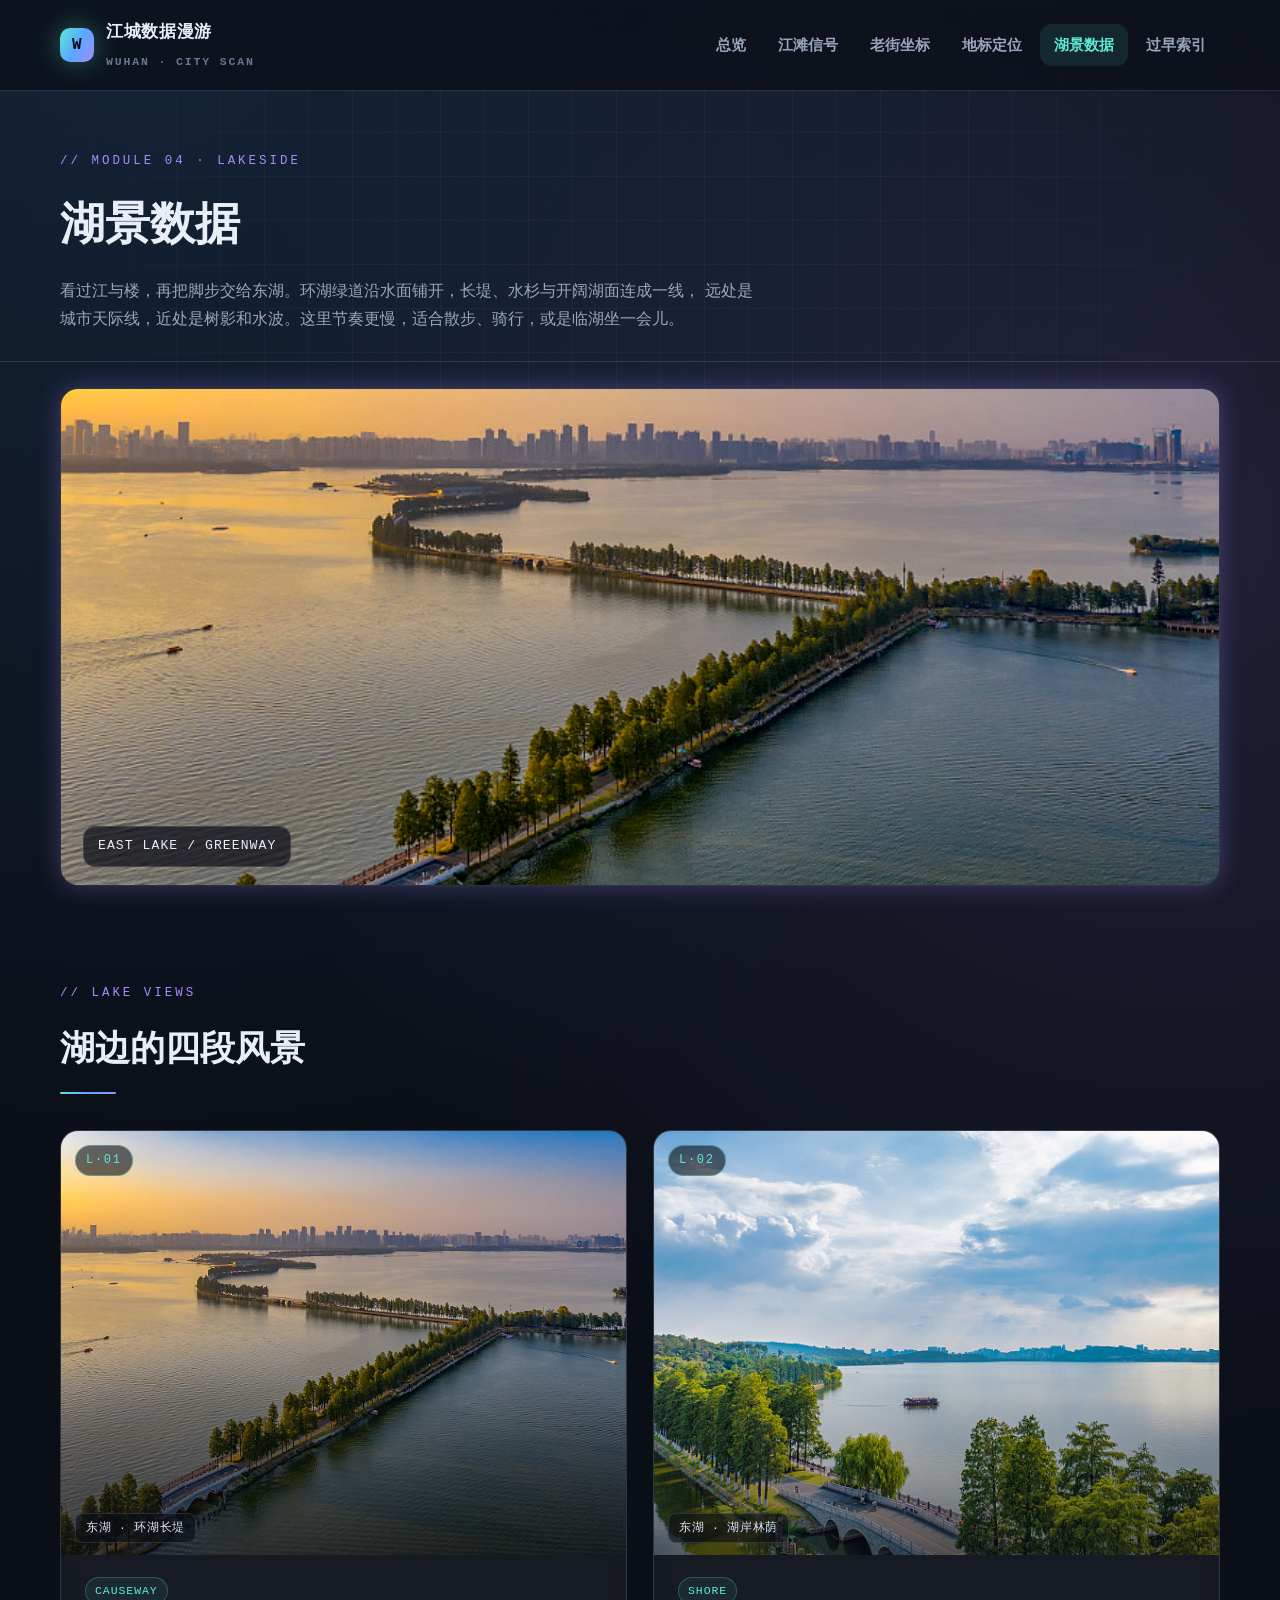
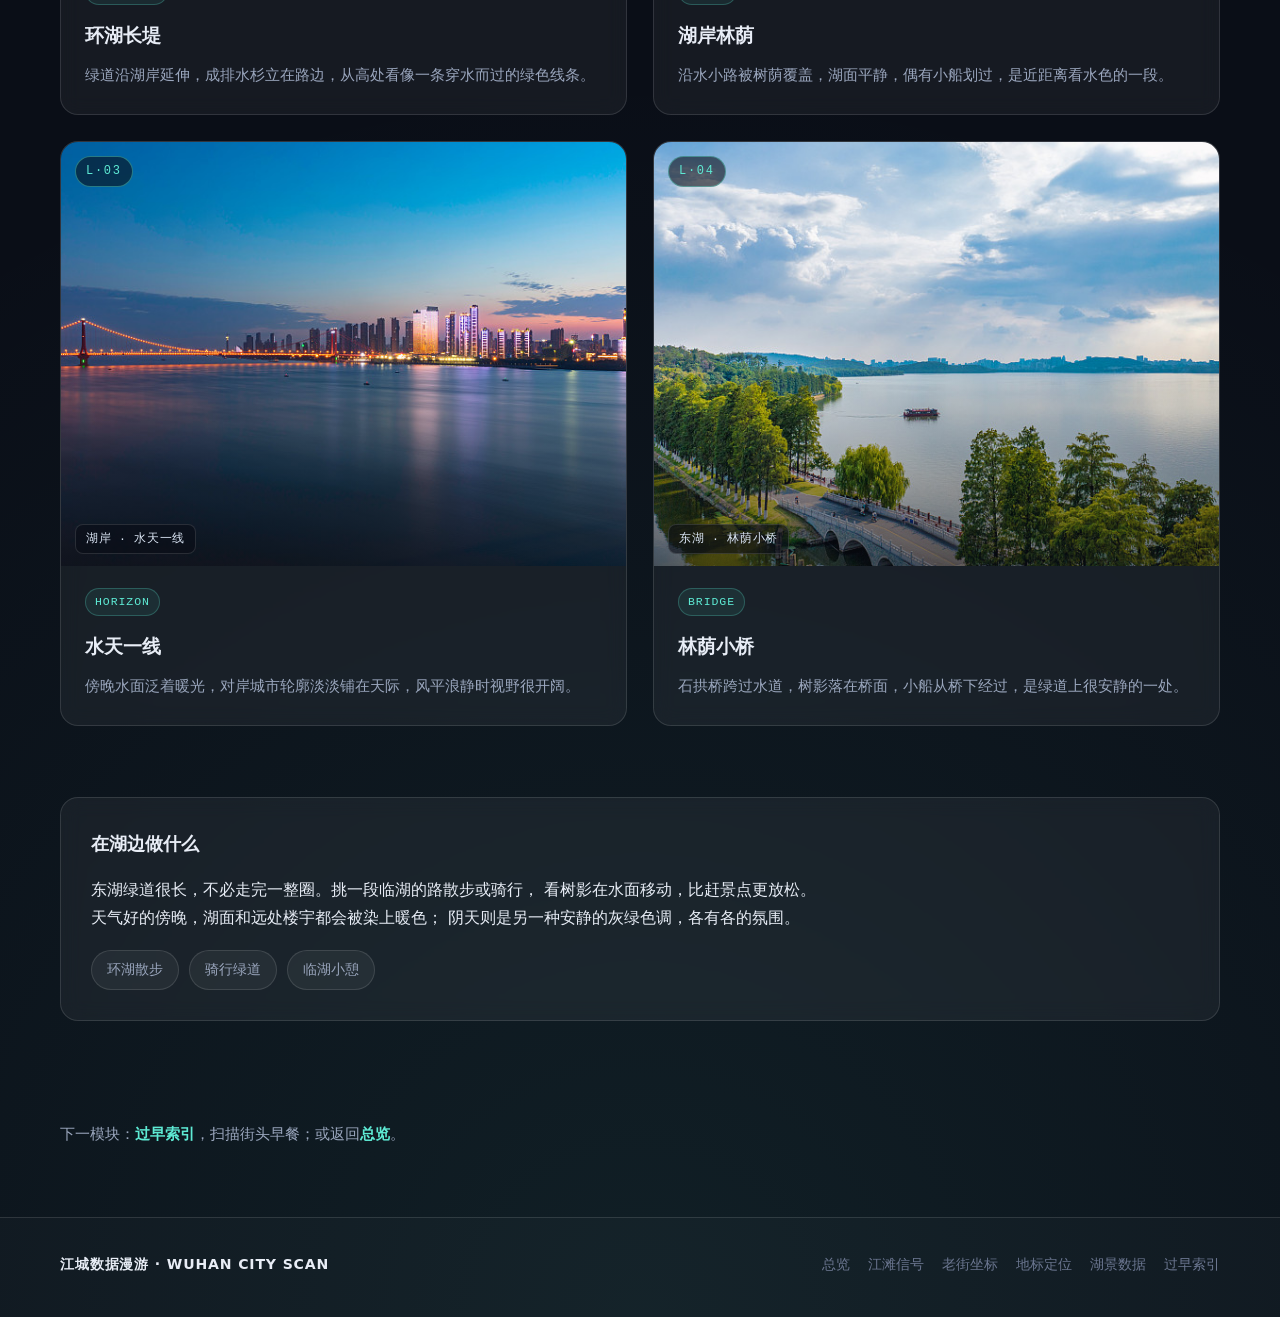
==== lakeside.html @ 3105f60a "首次上传武汉城市影像站" ====
<!DOCTYPE html>
<html lang="zh-CN">
<head>
  <meta charset="UTF-8">
  <meta name="viewport" content="width=device-width, initial-scale=1">
  <title>湖景数据 · 江城数据漫游</title>
  <meta name="description" content="武汉东湖绿道、湖岸林荫与湖面风光影像模块">
  <link rel="icon" type="image/svg+xml" href="assets/favicon.svg">
  <link rel="stylesheet" href="css/style.css">
</head>
<body>

  <header class="site-header">
    <div class="container nav-bar">
      <a class="brand" href="index.html">
        <span class="brand-mark">W</span>
        <span><span class="brand-name">江城数据漫游</span><br><span class="brand-sub">WUHAN · CITY SCAN</span></span>
      </a>
      <nav>
        <ul class="nav-links">
          <li><a href="index.html">总览</a></li>
          <li><a href="riverside.html">江滩信号</a></li>
          <li><a href="streets.html">老街坐标</a></li>
          <li><a href="landmarks.html">地标定位</a></li>
          <li><a href="lakeside.html" class="active">湖景数据</a></li>
          <li><a href="food.html">过早索引</a></li>
        </ul>
      </nav>
    </div>
  </header>

  <section class="page-head">
    <div class="container">
      <div class="eyebrow">// MODULE 04 · LAKESIDE</div>
      <h1>湖景数据</h1>
      <p>
        看过江与楼，再把脚步交给东湖。环湖绿道沿水面铺开，长堤、水杉与开阔湖面连成一线，
        远处是城市天际线，近处是树影和水波。这里节奏更慢，适合散步、骑行，或是临湖坐一会儿。
      </p>
    </div>
  </section>

  <div class="container">
    <div class="banner-photo reveal">
      <img src="assets/eastlake-aerial.jpg" alt="东湖绿道长堤与湖面航拍">
      <span class="banner-note">EAST LAKE / GREENWAY</span>
    </div>
  </div>

  <section class="section">
    <div class="container">
      <div class="section-head reveal">
        <div class="eyebrow">// LAKE VIEWS</div>
        <h2>湖边的四段风景</h2>
      </div>
      <div class="grid-four">
        <article class="glass-card reveal" style="--d:0.05s">
          <div class="frame">
            <span class="frame-index">L·01</span>
            <img src="assets/eastlake-aerial.jpg" alt="航拍东湖长堤与水面">
            <span class="frame-cap">东湖 · 环湖长堤</span>
          </div>
          <div class="body">
            <div class="body-meta"><span class="chip">CAUSEWAY</span></div>
            <h3>环湖长堤</h3>
            <p>绿道沿湖岸延伸，成排水杉立在路边，从高处看像一条穿水而过的绿色线条。</p>
          </div>
        </article>
        <article class="glass-card reveal" style="--d:0.12s">
          <div class="frame">
            <span class="frame-index">L·02</span>
            <img src="assets/eastlake-lake.jpg" alt="东湖湖岸林荫道与小桥">
            <span class="frame-cap">东湖 · 湖岸林荫</span>
          </div>
          <div class="body">
            <div class="body-meta"><span class="chip">SHORE</span></div>
            <h3>湖岸林荫</h3>
            <p>沿水小路被树荫覆盖，湖面平静，偶有小船划过，是近距离看水色的一段。</p>
          </div>
        </article>
        <article class="glass-card reveal" style="--d:0.19s">
          <div class="frame">
            <span class="frame-index">L·03</span>
            <img src="assets/yangtze-dusk.jpg" alt="开阔水面与远处城市轮廓">
            <span class="frame-cap">湖岸 · 水天一线</span>
          </div>
          <div class="body">
            <div class="body-meta"><span class="chip">HORIZON</span></div>
            <h3>水天一线</h3>
            <p>傍晚水面泛着暖光，对岸城市轮廓淡淡铺在天际，风平浪静时视野很开阔。</p>
          </div>
        </article>
        <article class="glass-card reveal" style="--d:0.26s">
          <div class="frame">
            <span class="frame-index">L·04</span>
            <img src="assets/eastlake-lake.jpg" alt="东湖林荫小桥与游船">
            <span class="frame-cap">东湖 · 林荫小桥</span>
          </div>
          <div class="body">
            <div class="body-meta"><span class="chip">BRIDGE</span></div>
            <h3>林荫小桥</h3>
            <p>石拱桥跨过水道，树影落在桥面，小船从桥下经过，是绿道上很安静的一处。</p>
          </div>
        </article>
      </div>
    </div>
  </section>

  <section class="section" style="padding-top:0;">
    <div class="container info-panel reveal">
      <h3>在湖边做什么</h3>
      <p>东湖绿道很长，不必走完一整圈。挑一段临湖的路散步或骑行，
        看树影在水面移动，比赶景点更放松。</p>
      <p>天气好的傍晚，湖面和远处楼宇都会被染上暖色；
        阴天则是另一种安静的灰绿色调，各有各的氛围。</p>
      <div class="tag-row">
        <span class="tag-pill">环湖散步</span>
        <span class="tag-pill">骑行绿道</span>
        <span class="tag-pill">临湖小憩</span>
      </div>
    </div>
  </section>

  <div class="container next-link">
    下一模块：<a href="food.html">过早索引</a>，扫描街头早餐；或返回<a href="index.html">总览</a>。
  </div>

  <footer class="site-footer">
    <div class="container footer-inner">
      <span class="footer-brand">江城数据漫游 · WUHAN CITY SCAN</span>
      <nav class="footer-links">
        <a href="index.html">总览</a>
        <a href="riverside.html">江滩信号</a>
        <a href="streets.html">老街坐标</a>
        <a href="landmarks.html">地标定位</a>
        <a href="lakeside.html">湖景数据</a>
        <a href="food.html">过早索引</a>
      </nav>
    </div>
  </footer>


  <script>
    (function () {
      var els = document.querySelectorAll(".reveal");
      if (!("IntersectionObserver" in window)) {
        els.forEach(function (el) { el.classList.add("in-view"); });
        return;
      }
      var io = new IntersectionObserver(function (entries) {
        entries.forEach(function (entry) {
          if (entry.isIntersecting) {
            var delay = entry.target.style.getPropertyValue("--d") || "0s";
            entry.target.style.transitionDelay = delay;
            entry.target.classList.add("in-view");
            io.unobserve(entry.target);
          }
        });
      }, { threshold: 0.12, rootMargin: "0px 0px -40px 0px" });
      els.forEach(function (el) { io.observe(el); });
    })();
  </script>

</body>
</html>
---- css/style.css ----
/* ============================================================
   江城数据漫游 · 武汉城市影像站
   风格：深色科技 / 玻璃拟态 / 霓虹青紫辉光 / 网格背景
   所有页面通过相对路径引用本文件
   ============================================================ */

:root {
  --bg: #0a0e17;
  --bg-2: #101624;
  --panel: rgba(255, 255, 255, 0.05);
  --panel-strong: rgba(255, 255, 255, 0.09);
  --line: rgba(255, 255, 255, 0.12);
  --line-bright: rgba(94, 234, 212, 0.4);

  --text: #e8edf6;
  --text-soft: #9aa6bd;
  --text-dim: #6b7690;

  --cyan: #5eead4;
  --blue: #57a8ff;
  --violet: #a78bfa;
  --magenta: #f472b6;

  --grad-main: linear-gradient(120deg, #5eead4, #57a8ff 50%, #a78bfa);
  --glow-cyan: 0 0 24px rgba(94, 234, 212, 0.35);
  --glow-violet: 0 0 24px rgba(167, 139, 250, 0.3);

  --radius: 18px;
  --radius-sm: 12px;

  --sans: "PingFang SC", "Microsoft YaHei", "Hiragino Sans GB", system-ui,
    -apple-system, "Segoe UI", sans-serif;
  --mono: "SFMono-Regular", "JetBrains Mono", Consolas, "Courier New", monospace;
}

* {
  box-sizing: border-box;
  margin: 0;
  padding: 0;
}

html {
  scroll-behavior: smooth;
}

body {
  font-family: var(--sans);
  color: var(--text);
  background-color: var(--bg);
  background-image:
    radial-gradient(circle at 12% 0%, rgba(87, 168, 255, 0.14), transparent 38%),
    radial-gradient(circle at 92% 18%, rgba(167, 139, 250, 0.14), transparent 36%),
    radial-gradient(circle at 50% 100%, rgba(94, 234, 212, 0.08), transparent 42%);
  min-height: 100vh;
  line-height: 1.75;
}

/* 网格背景层 */
body::before {
  content: "";
  position: fixed;
  inset: 0;
  z-index: -1;
  background-image:
    linear-gradient(rgba(255, 255, 255, 0.035) 1px, transparent 1px),
    linear-gradient(90deg, rgba(255, 255, 255, 0.035) 1px, transparent 1px);
  background-size: 44px 44px;
  mask-image: radial-gradient(circle at 50% 30%, #000 30%, transparent 80%);
}

img {
  max-width: 100%;
  display: block;
}

a {
  color: inherit;
  text-decoration: none;
}

.container {
  width: min(1160px, 92%);
  margin: 0 auto;
}

/* ---------- 顶部导航 ---------- */

.site-header {
  position: sticky;
  top: 0;
  z-index: 50;
  background: rgba(10, 14, 23, 0.72);
  backdrop-filter: blur(14px);
  border-bottom: 1px solid var(--line);
}

.nav-bar {
  display: flex;
  align-items: center;
  justify-content: space-between;
  gap: 16px;
  padding: 16px 0;
  flex-wrap: wrap;
}

.brand {
  display: flex;
  align-items: center;
  gap: 12px;
  font-weight: 800;
  letter-spacing: 0.04em;
}

.brand-mark {
  width: 34px;
  height: 34px;
  border-radius: 10px;
  background: var(--grad-main);
  display: grid;
  place-items: center;
  color: #0a0e17;
  font-family: var(--mono);
  font-weight: 800;
  box-shadow: var(--glow-cyan);
}

.brand .brand-name {
  font-size: 1.08rem;
}

.brand .brand-sub {
  font-family: var(--mono);
  font-size: 0.72rem;
  color: var(--text-dim);
  letter-spacing: 0.16em;
}

.nav-links {
  display: flex;
  flex-wrap: wrap;
  gap: 4px;
  list-style: none;
}

.nav-links a {
  display: inline-block;
  padding: 8px 14px;
  font-size: 0.92rem;
  font-weight: 600;
  color: var(--text-soft);
  border-radius: var(--radius-sm);
  transition: color 0.2s ease, background 0.2s ease;
}

.nav-links a:hover {
  color: var(--text);
  background: var(--panel);
}

.nav-links a.active {
  color: var(--cyan);
  background: rgba(94, 234, 212, 0.1);
}

/* ---------- Hero 封面 ---------- */

.hero {
  position: relative;
  min-height: 82vh;
  display: flex;
  align-items: center;
  overflow: hidden;
}

.hero-bg {
  position: absolute;
  inset: 0;
  z-index: -1;
}

.hero-bg img {
  width: 100%;
  height: 100%;
  object-fit: cover;
  filter: saturate(1.05) contrast(1.05) brightness(0.55);
}

.hero-bg::after {
  content: "";
  position: absolute;
  inset: 0;
  background:
    linear-gradient(180deg, rgba(10, 14, 23, 0.55), rgba(10, 14, 23, 0.35) 40%, var(--bg) 96%),
    linear-gradient(90deg, rgba(10, 14, 23, 0.7), transparent 60%);
}

.hero-inner {
  padding: 70px 0;
}

.hero-meta {
  display: inline-flex;
  align-items: center;
  gap: 10px;
  font-family: var(--mono);
  font-size: 0.78rem;
  letter-spacing: 0.22em;
  color: var(--cyan);
  margin-bottom: 22px;
}

.hero-meta::before {
  content: "";
  width: 28px;
  height: 1px;
  background: var(--cyan);
  box-shadow: var(--glow-cyan);
}

.hero h1 {
  font-size: clamp(2.3rem, 5.6vw, 3.8rem);
  line-height: 1.2;
  font-weight: 900;
  letter-spacing: 0.01em;
  max-width: 15em;
  margin-bottom: 20px;
}

.hero h1 .grad {
  background: var(--grad-main);
  -webkit-background-clip: text;
  background-clip: text;
  color: transparent;
}

.hero p.lead {
  font-size: 1.08rem;
  color: var(--text-soft);
  max-width: 40em;
  margin-bottom: 30px;
}

.hero-actions {
  display: flex;
  flex-wrap: wrap;
  gap: 14px;
}

.btn {
  display: inline-flex;
  align-items: center;
  gap: 8px;
  padding: 13px 26px;
  font-size: 0.95rem;
  font-weight: 700;
  border-radius: var(--radius-sm);
  transition: transform 0.2s ease, box-shadow 0.2s ease, background 0.2s ease;
}

.btn:hover {
  transform: translateY(-2px);
}

.btn-primary {
  background: var(--grad-main);
  color: #0a0e17;
  box-shadow: var(--glow-cyan);
}

.btn-ghost {
  color: var(--text);
  border: 1px solid var(--line);
  background: var(--panel);
}

/* Hero 数据条 */
.hero-stats {
  display: flex;
  flex-wrap: wrap;
  gap: 34px;
  margin-top: 44px;
  padding-top: 26px;
  border-top: 1px solid var(--line);
}

.stat .num {
  font-family: var(--mono);
  font-size: 1.7rem;
  font-weight: 800;
  color: var(--text);
}

.stat .label {
  font-size: 0.82rem;
  color: var(--text-dim);
  letter-spacing: 0.08em;
}

/* ---------- 通用区块 ---------- */

.section {
  padding: 70px 0;
}

.section-head {
  margin-bottom: 36px;
  max-width: 42em;
}

.section-head .eyebrow {
  font-family: var(--mono);
  font-size: 0.78rem;
  letter-spacing: 0.24em;
  color: var(--violet);
  margin-bottom: 12px;
}

.section-head h2 {
  font-size: clamp(1.6rem, 3.2vw, 2.2rem);
  font-weight: 800;
  margin-bottom: 12px;
}

.section-head p {
  color: var(--text-soft);
}

/* ---------- 玻璃卡片栅格 ---------- */

.card-grid {
  display: grid;
  grid-template-columns: repeat(3, 1fr);
  gap: 24px;
}

.glass-card {
  background: var(--panel);
  border: 1px solid var(--line);
  border-radius: var(--radius);
  overflow: hidden;
  backdrop-filter: blur(10px);
  transition: transform 0.25s ease, border-color 0.25s ease, box-shadow 0.25s ease;
  display: flex;
  flex-direction: column;
}

.glass-card:hover {
  transform: translateY(-6px);
  border-color: var(--line-bright);
  box-shadow: var(--glow-cyan);
}

.glass-card .frame {
  position: relative;
  aspect-ratio: 16 / 10;
  overflow: hidden;
}

.glass-card .frame img {
  width: 100%;
  height: 100%;
  object-fit: cover;
  transition: transform 0.5s ease, filter 0.5s ease;
}

.glass-card:hover .frame img {
  transform: scale(1.06);
}

.glass-card .frame::after {
  content: "";
  position: absolute;
  inset: 0;
  background: linear-gradient(180deg, transparent 55%, rgba(10, 14, 23, 0.6));
}

.frame-index {
  position: absolute;
  top: 14px;
  left: 14px;
  z-index: 1;
  font-family: var(--mono);
  font-size: 0.75rem;
  letter-spacing: 0.14em;
  color: var(--cyan);
  background: rgba(10, 14, 23, 0.6);
  border: 1px solid var(--line-bright);
  padding: 4px 10px;
  border-radius: 999px;
}

.glass-card .body {
  padding: 22px 24px 26px;
  display: flex;
  flex-direction: column;
  gap: 10px;
  flex: 1;
}

.glass-card h3 {
  font-size: 1.18rem;
  font-weight: 800;
}

.glass-card p {
  color: var(--text-soft);
  font-size: 0.94rem;
  flex: 1;
}

.card-link {
  font-family: var(--mono);
  font-weight: 700;
  font-size: 0.88rem;
  color: var(--cyan);
  letter-spacing: 0.04em;
}

/* ---------- 内页四图网格（2×2 大图） ---------- */

.grid-four {
  display: grid;
  grid-template-columns: repeat(2, 1fr);
  gap: 26px;
}

.grid-four .glass-card .frame {
  aspect-ratio: 4 / 3;
}

/* 大图横幅 */

.banner-photo {
  position: relative;
  margin: 26px 0;
  border: 1px solid var(--line);
  border-radius: var(--radius);
  overflow: hidden;
  box-shadow: var(--glow-violet);
}

.banner-photo img {
  width: 100%;
  aspect-ratio: 21 / 9;
  object-fit: cover;
  filter: saturate(1.05) contrast(1.05);
}

.banner-photo .banner-note {
  position: absolute;
  left: 22px;
  bottom: 18px;
  font-family: var(--mono);
  font-size: 0.82rem;
  letter-spacing: 0.08em;
  color: var(--text);
  background: rgba(10, 14, 23, 0.7);
  border: 1px solid var(--line);
  padding: 8px 14px;
  border-radius: var(--radius-sm);
}

/* 两栏图文 */

.split {
  display: grid;
  grid-template-columns: 1fr 1fr;
  gap: 40px;
  align-items: center;
}

.split .frame {
  border: 1px solid var(--line);
  border-radius: var(--radius);
  overflow: hidden;
  box-shadow: var(--glow-violet);
}

.split .frame img {
  width: 100%;
  aspect-ratio: 4 / 3;
  object-fit: cover;
}

.split h3 {
  font-size: 1.35rem;
  font-weight: 800;
  margin-bottom: 14px;
}

.split p {
  color: var(--text-soft);
  margin-bottom: 12px;
}

/* ---------- 条目清单 ---------- */

.data-list {
  display: grid;
  gap: 0;
  border-top: 1px solid var(--line);
}

.data-item {
  display: grid;
  grid-template-columns: 80px 1fr;
  gap: 24px;
  padding: 26px 0;
  border-bottom: 1px solid var(--line);
}

.data-item .code {
  font-family: var(--mono);
  font-size: 1.1rem;
  font-weight: 800;
  color: var(--violet);
}

.data-item h4 {
  font-size: 1.1rem;
  font-weight: 800;
  margin-bottom: 6px;
}

.data-item p {
  color: var(--text-soft);
  font-size: 0.95rem;
}

/* 信息面板 */

.info-panel {
  background: var(--panel);
  border: 1px solid var(--line);
  border-radius: var(--radius);
  padding: 30px;
  backdrop-filter: blur(10px);
}

.info-panel h3 {
  font-size: 1.15rem;
  font-weight: 800;
  margin-bottom: 16px;
}

.info-panel ul {
  list-style: none;
  display: grid;
  gap: 14px;
}

.info-panel ul li {
  padding-left: 24px;
  position: relative;
  color: var(--text-soft);
}

.info-panel ul li::before {
  content: "";
  position: absolute;
  left: 2px;
  top: 11px;
  width: 8px;
  height: 8px;
  background: var(--cyan);
  border-radius: 2px;
  transform: rotate(45deg);
  box-shadow: var(--glow-cyan);
}

.info-panel code {
  font-family: var(--mono);
  font-size: 0.88em;
  color: var(--cyan);
  background: rgba(94, 234, 212, 0.08);
  padding: 2px 6px;
  border-radius: 6px;
}

/* 标签行 */

.tag-row {
  display: flex;
  flex-wrap: wrap;
  gap: 10px;
  margin-top: 18px;
}

.tag-pill {
  padding: 7px 15px;
  border: 1px solid var(--line);
  border-radius: 999px;
  font-size: 0.85rem;
  color: var(--text-soft);
  background: var(--panel);
}

/* ---------- 内页标题 ---------- */

.page-head {
  padding: 60px 0 28px;
  border-bottom: 1px solid var(--line);
}

.page-head .eyebrow {
  font-family: var(--mono);
  font-size: 0.78rem;
  letter-spacing: 0.24em;
  color: var(--violet);
  margin-bottom: 12px;
}

.page-head h1 {
  font-size: clamp(2rem, 4vw, 2.8rem);
  font-weight: 900;
  margin-bottom: 14px;
}

.page-head p {
  color: var(--text-soft);
  max-width: 44em;
}

.page-banner {
  margin: 32px 0;
  border: 1px solid var(--line);
  border-radius: var(--radius);
  overflow: hidden;
  box-shadow: var(--glow-violet);
}

.page-banner img {
  width: 100%;
  aspect-ratio: 21 / 8;
  object-fit: cover;
}

.next-link {
  margin-top: 30px;
  font-size: 0.95rem;
  color: var(--text-soft);
}

.next-link a {
  color: var(--cyan);
  font-weight: 700;
}

/* ---------- 页脚 ---------- */

.site-footer {
  margin-top: 70px;
  padding: 34px 0 40px;
  border-top: 1px solid var(--line);
  background: rgba(255, 255, 255, 0.02);
}

.footer-inner {
  display: flex;
  flex-wrap: wrap;
  justify-content: space-between;
  gap: 18px;
  align-items: center;
  color: var(--text-dim);
  font-size: 0.88rem;
}

.footer-inner .footer-brand {
  font-weight: 800;
  color: var(--text);
  letter-spacing: 0.06em;
}

.footer-links {
  display: flex;
  flex-wrap: wrap;
  gap: 18px;
}

.footer-links a:hover {
  color: var(--cyan);
}

/* ---------- 响应式 ---------- */

@media (max-width: 900px) {
  .card-grid {
    grid-template-columns: repeat(2, 1fr);
  }
  .grid-four {
    grid-template-columns: repeat(2, 1fr);
    gap: 20px;
  }
  .split {
    grid-template-columns: 1fr;
    gap: 24px;
  }
}

@media (max-width: 600px) {
  .card-grid {
    grid-template-columns: 1fr;
  }
  .grid-four {
    grid-template-columns: 1fr;
  }
  .data-item {
    grid-template-columns: 1fr;
    gap: 8px;
  }
  .nav-bar {
    justify-content: center;
  }
  .hero {
    min-height: 66vh;
  }
  .hero-stats {
    gap: 22px;
  }
}

/* ============================================================
   补强：进场动效 / 图片标注 / 细节质感
   ============================================================ */

/* 滚动进场：初始隐藏，进入视口后由 JS 加上 .in-view */
.reveal {
  opacity: 0;
  transform: translateY(26px);
  transition: opacity 0.6s ease, transform 0.6s ease;
  will-change: opacity, transform;
}

.reveal.in-view {
  opacity: 1;
  transform: translateY(0);
}

/* 卡片交错延迟，通过内联 style="--d:0.1s" 控制 */
.card-grid .glass-card {
  transition: transform 0.25s ease, border-color 0.25s ease, box-shadow 0.25s ease,
    opacity 0.6s ease;
}

/* 图片左下角说明标签 */
.frame-cap {
  position: absolute;
  left: 14px;
  bottom: 12px;
  z-index: 1;
  font-family: var(--mono);
  font-size: 0.72rem;
  letter-spacing: 0.06em;
  color: #dbe6f5;
  background: rgba(10, 14, 23, 0.62);
  border: 1px solid var(--line);
  padding: 4px 10px;
  border-radius: 8px;
}

/* 卡片正文里的元信息行 */
.body-meta {
  display: flex;
  flex-wrap: wrap;
  gap: 8px;
  margin-bottom: 4px;
}

.body-meta .chip {
  font-family: var(--mono);
  font-size: 0.72rem;
  letter-spacing: 0.08em;
  color: var(--cyan);
  background: rgba(94, 234, 212, 0.08);
  border: 1px solid rgba(94, 234, 212, 0.25);
  padding: 3px 9px;
  border-radius: 999px;
}

/* 标题旁的细装饰线 */
.section-head h2::after {
  content: "";
  display: block;
  width: 56px;
  height: 2px;
  margin-top: 14px;
  background: var(--grad-main);
  border-radius: 2px;
}

/* 数据条目悬停反馈 */
.data-item {
  transition: background 0.2s ease, padding-left 0.2s ease;
  border-radius: var(--radius-sm);
}

.data-item:hover {
  background: var(--panel);
  padding-left: 12px;
}

/* 统计数字轻微辉光 */
.stat .num {
  text-shadow: 0 0 18px rgba(94, 234, 212, 0.35);
}

/* 焦点可见性（无障碍） */
a:focus-visible,
.btn:focus-visible {
  outline: 2px solid var(--cyan);
  outline-offset: 3px;
}

@media (prefers-reduced-motion: reduce) {
  .reveal {
    opacity: 1 !important;
    transform: none !important;
    transition: none !important;
  }
  * {
    transition: none !important;
    scroll-behavior: auto !important;
  }
}
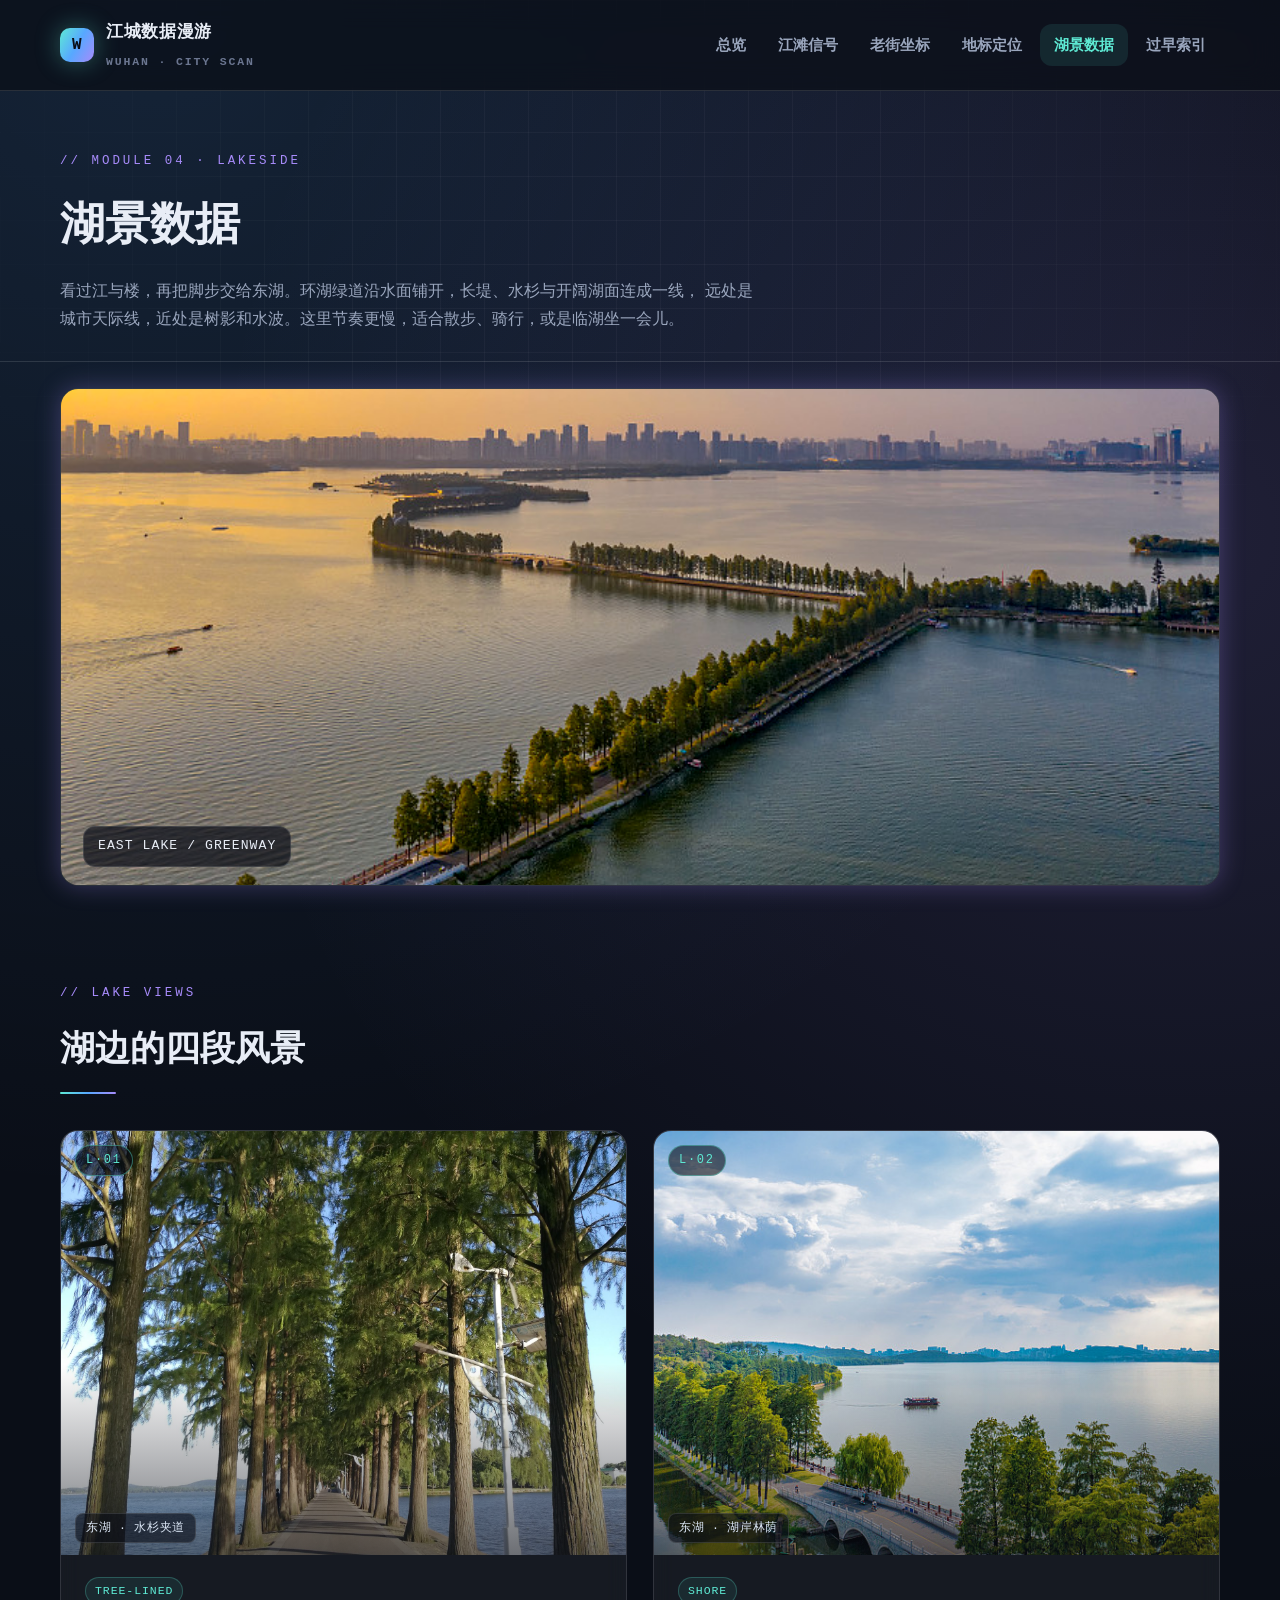
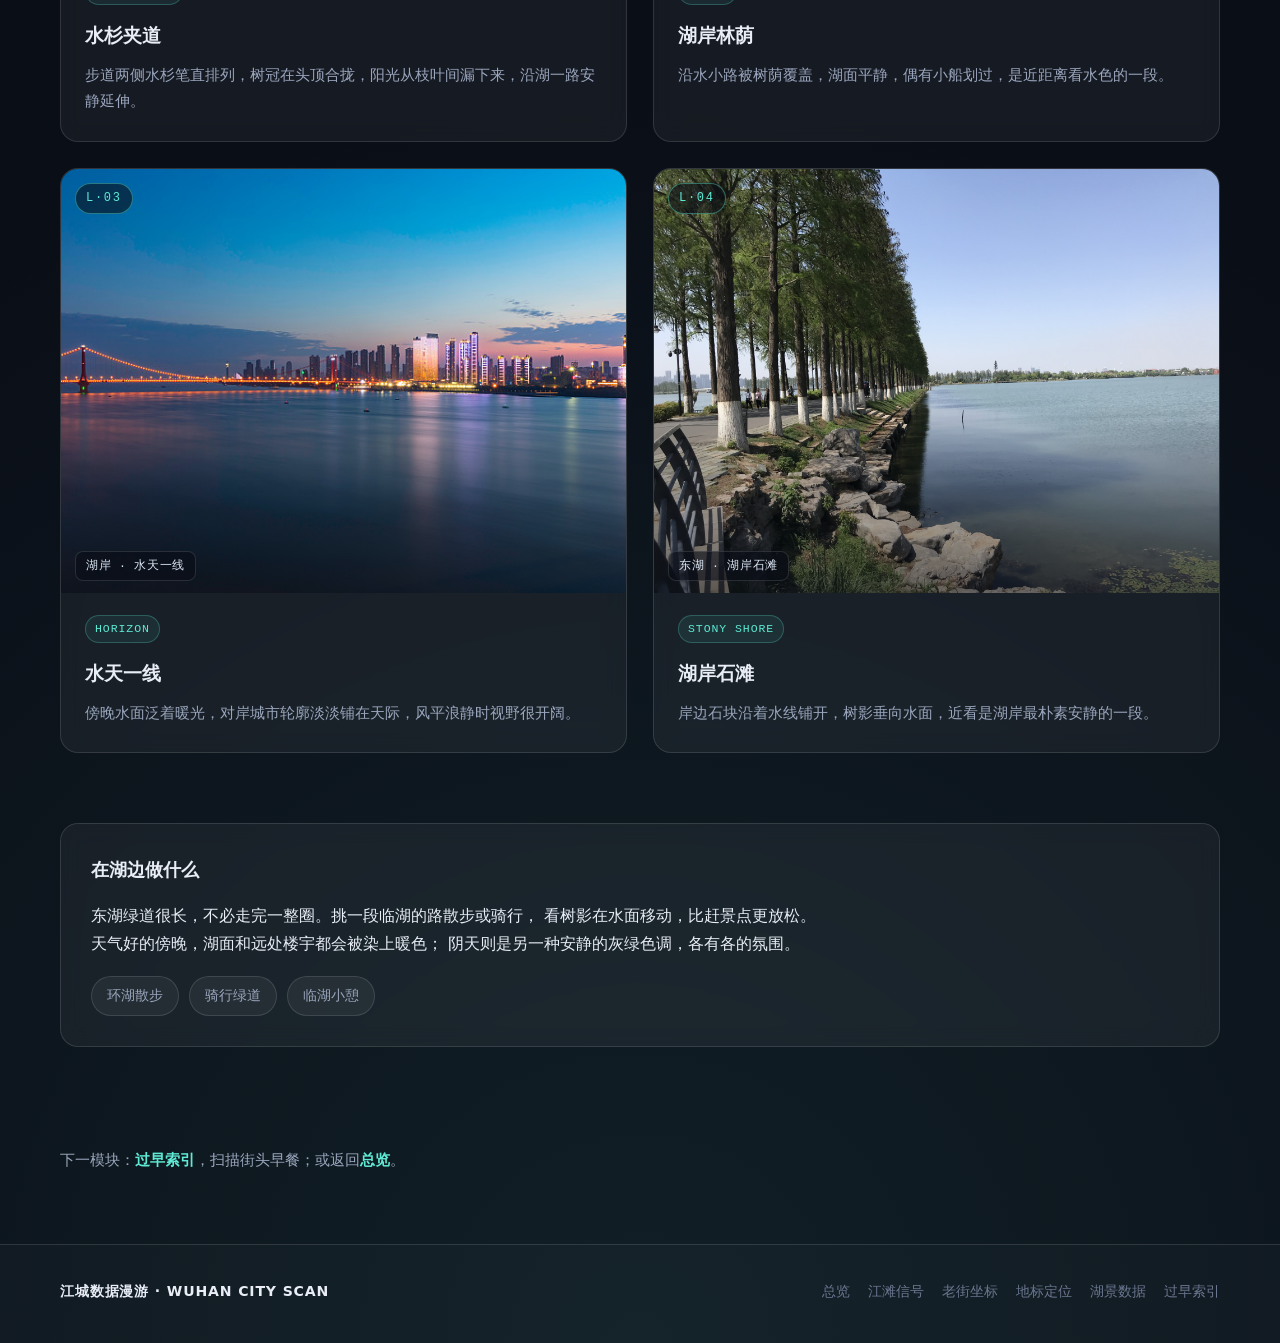
==== commit 975cd10b: "内页网格配图去重并补充新视角照片" ====
--- a/lakeside.html
+++ b/lakeside.html
@@ -57,13 +57,13 @@
         <article class="glass-card reveal" style="--d:0.05s">
           <div class="frame">
             <span class="frame-index">L·01</span>
-            <img src="assets/eastlake-aerial.jpg" alt="航拍东湖长堤与水面">
-            <span class="frame-cap">东湖 · 环湖长堤</span>
+            <img src="assets/eastlake-treeday.jpg" alt="东湖水杉夹道的林荫步道">
+            <span class="frame-cap">东湖 · 水杉夹道</span>
           </div>
           <div class="body">
-            <div class="body-meta"><span class="chip">CAUSEWAY</span></div>
-            <h3>环湖长堤</h3>
-            <p>绿道沿湖岸延伸，成排水杉立在路边，从高处看像一条穿水而过的绿色线条。</p>
+            <div class="body-meta"><span class="chip">TREE-LINED</span></div>
+            <h3>水杉夹道</h3>
+            <p>步道两侧水杉笔直排列，树冠在头顶合拢，阳光从枝叶间漏下来，沿湖一路安静延伸。</p>
           </div>
         </article>
         <article class="glass-card reveal" style="--d:0.12s">
@@ -93,13 +93,13 @@
         <article class="glass-card reveal" style="--d:0.26s">
           <div class="frame">
             <span class="frame-index">L·04</span>
-            <img src="assets/eastlake-lake.jpg" alt="东湖林荫小桥与游船">
-            <span class="frame-cap">东湖 · 林荫小桥</span>
+            <img src="assets/eastlake-shore.jpg" alt="东湖湖岸石块与林荫水线">
+            <span class="frame-cap">东湖 · 湖岸石滩</span>
           </div>
           <div class="body">
-            <div class="body-meta"><span class="chip">BRIDGE</span></div>
-            <h3>林荫小桥</h3>
-            <p>石拱桥跨过水道，树影落在桥面，小船从桥下经过，是绿道上很安静的一处。</p>
+            <div class="body-meta"><span class="chip">STONY SHORE</span></div>
+            <h3>湖岸石滩</h3>
+            <p>岸边石块沿着水线铺开，树影垂向水面，近看是湖岸最朴素安静的一段。</p>
           </div>
         </article>
       </div>
